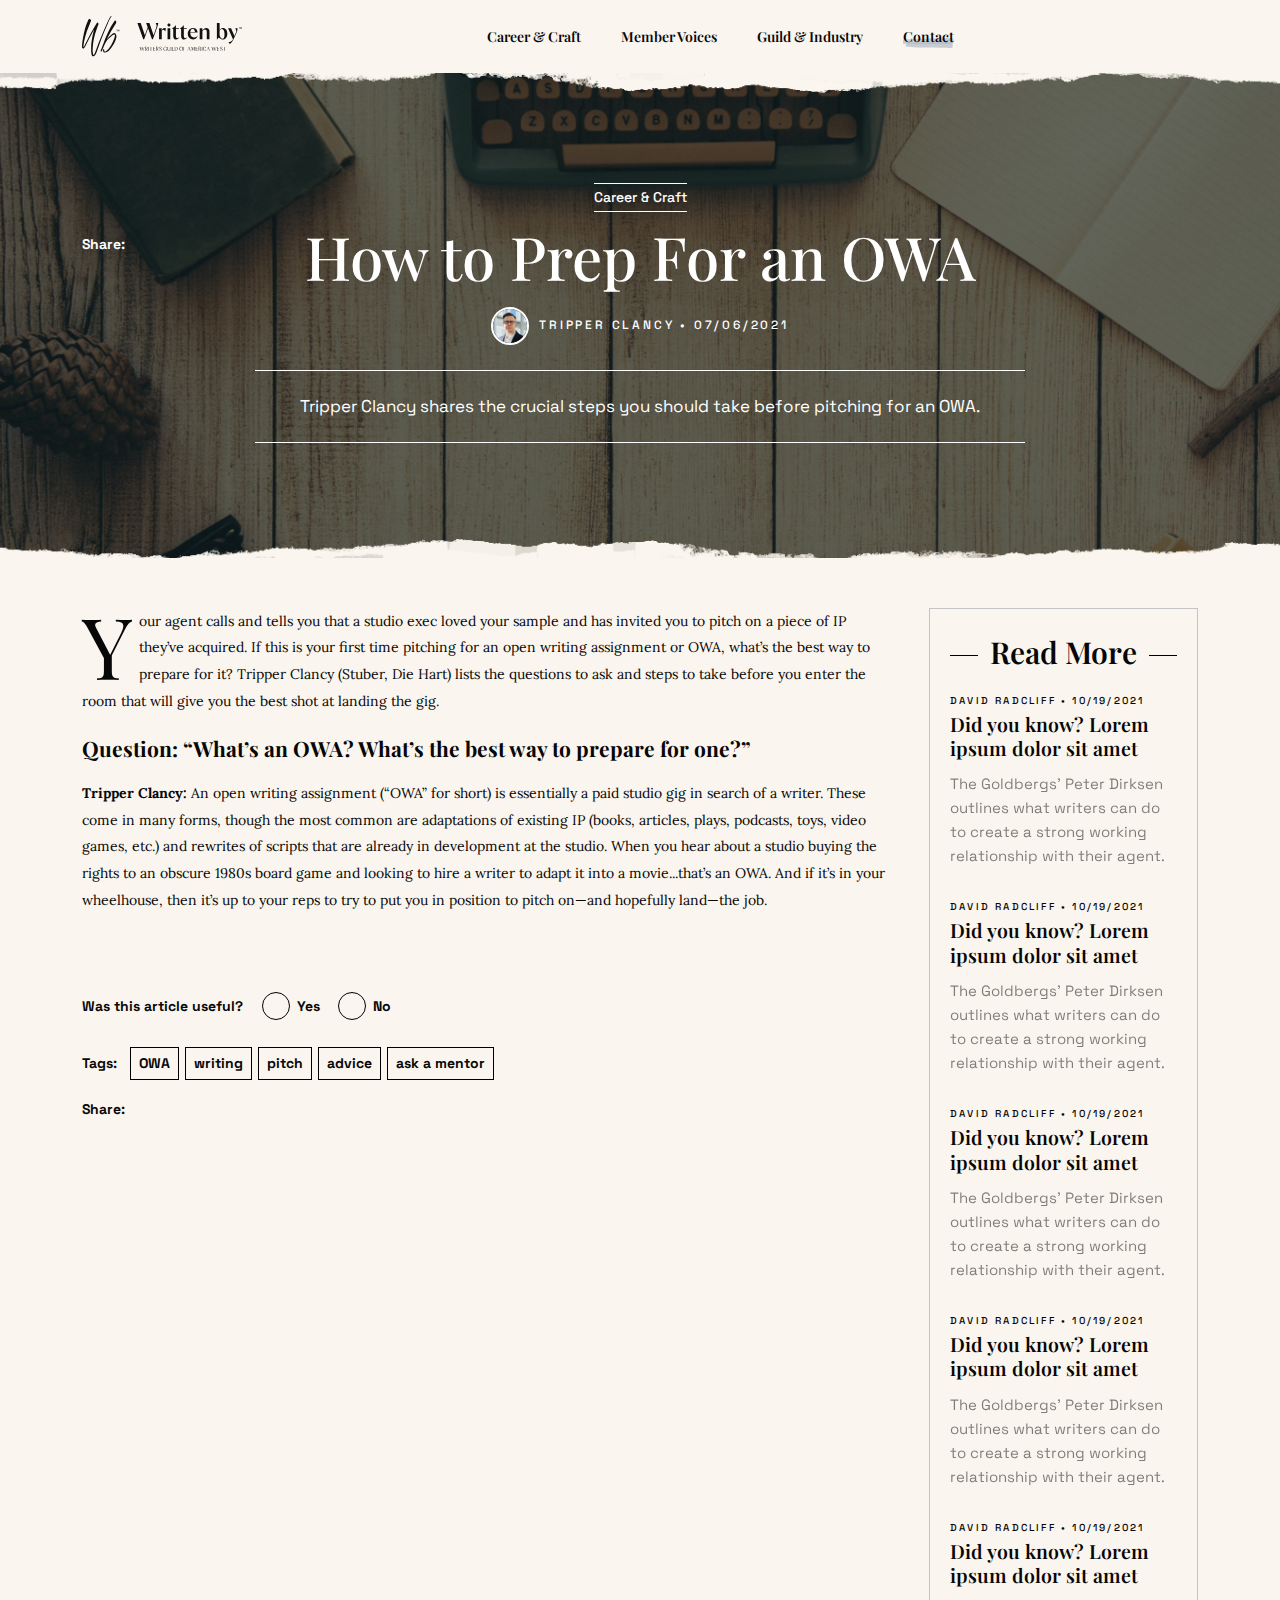
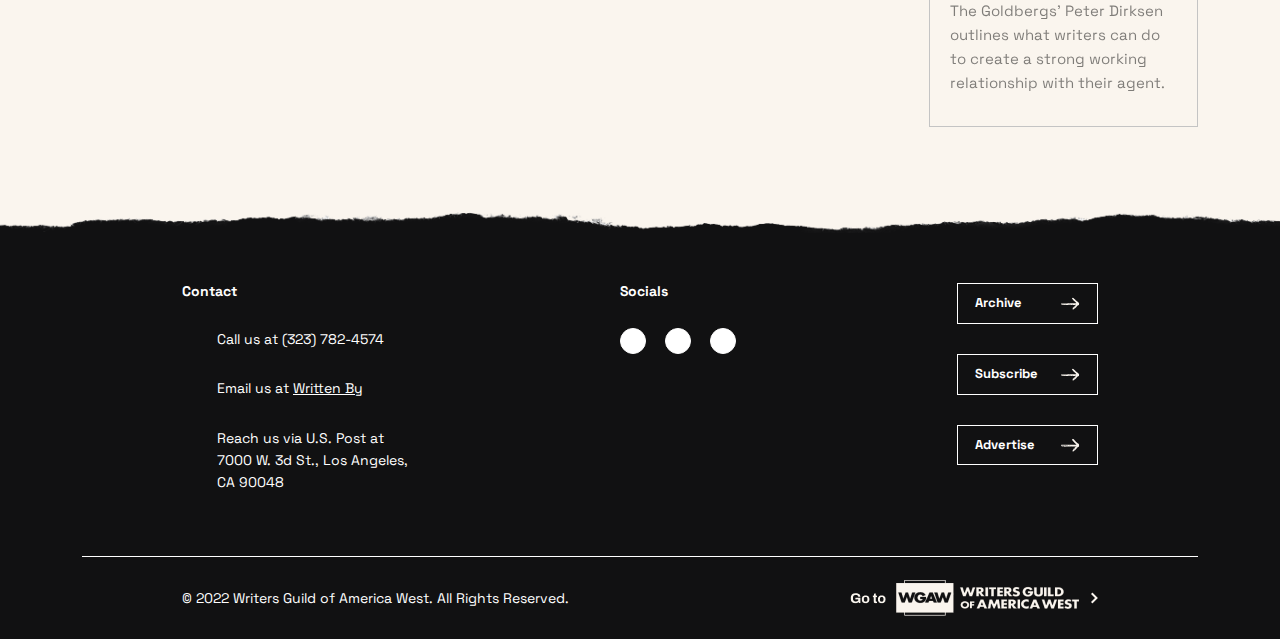
==== article.html @ 92700838 "alamin p1.0" ====
<!DOCTYPE html>
<html lang="en">
<head>
	<meta charset="utf-8">
	<title>WGA</title>
	<meta name="viewport" content="width=device-width, initial-scale=1, shrink-to-fit=no">
	<meta name="description" content="Site description will be here">
	<link rel="icon" href="images/fav.png">
	<!-- bootstrap&fontAwesome -->
	<link rel="stylesheet" type="text/css" href="css/bootstrap.min.css">
	<link href="https://kit-pro.fontawesome.com/releases/v5.15.2/css/pro.min.css" rel="stylesheet">
	<!-- plugin -->
	<link rel="stylesheet" type="text/css" href="css/owl.carousel.min.css">
	<link rel="stylesheet" type="text/css" href="css/slick.css">
	<!-- Stylesheet -->
	<link rel="stylesheet" href="css/default-edit.css">
	<link rel="stylesheet" type="text/css" href="style.css">
	<link rel="stylesheet" type="text/css" href="css/responsive.css">
	<!--End ALL STYLESHEET -->
</head>

<body>
	<!-- preloader -->
	<div id="preloader"></div>
	<!-- preloader-end -->
	<!-- main-wrap -->
	<div class="main-wrap">
		<!-- offcanvas-start -->
		<div class="offcanvas-menu">
			<ul class="offmenu" id="menuParent">
				<div class="offcanvas-header-c">
					<a href="#" class="offcanvas-close"><i class="fal fa-times"></i></a>
					<a href="index.html" class="header-logo">
						<img src="images/mobile-logo-white.svg" alt="">
					</a>
					<a href="javascript:void(0)" class="header-search-button">
						<i class="far fa-search"></i>
					</a>
				</div>
				
				<div class="offmenu-inner">
					<div class="mobile-menu">
						<li><a href="#">Career & Craft</a></li>
						<li><a href="#">Member Voices</a></li>
						<li><a href="#">Guild & Industry</a></li>
						<li><a href="#">Archives</a></li>
						<li><a href="#">Contact</a></li>
					</div>
				</div>
			</ul>
		</div>
		<div class="offcanvas-overlay"></div>
		<!-- offcanvas-start-end -->

		<!-- header-section -->
		<header class="header-section">
			<div class="header-in">
				<div class="container">
					<div class="header-section-inner">
						<a href="javascript:void(0)" class="offcanvas-open d-lg-none">
							<i class="far fa-bars"></i>
						</a>

						<a href="index.html" class="header-logo">
							<img class="d-lg-block d-none" src="images/Logo.svg" alt="">
							<img class="d-lg-none" src="images/mobile-logo.svg" alt="">
						</a>
	
						<div class="main-menu d-lg-block d-none">
							<ul>
								<li><a href="#"> Career & Craft</a></li>
								<li><a href="#">Member Voices</a></li>
								<li><a href="#">Guild & Industry</a></li>
								<li>
									<a class="active" href="#">
										<span class="txt">Contact</span>
										<img src="images/menu-active-shape-theme4.svg" alt="" class="active-shape">
									</a>
								</li>
							</ul>
						</div>
	
						<a href="javascript:void(0)" class="header-search-button">
							<i class="fas fa-search"></i>
						</a>
					</div>
				</div>
			</div>
		</header><!--End header-section -->


		<!-- header-search-modal -->
		<div class="header-search-modal">
			<div class="container">
				<div class="header-search-modal-inner">
					<a href="index.html" class="header-logo">
						<img src="images/logo-white.svg" alt="">
					</a>
					<div class="header-search-bss">
						<div class="header-search-bss-m">
							<i class="far fa-search src-i"></i>
							<input type="text" class="input" value="TO">
							<a href="#" class="header-search-modal-close">
								<i class="fal fa-times"></i>
							</a>
						</div>
						<div class="header-search-bss-result-wrapper">
							<div class="header-search-bss-result-g">
								<div class="header-search-bss-result-single">
									<span class="txt">A Message from the Sidelines: Disabled People Combat Cultural Invisibility</span>
								</div>
								<div class="header-search-bss-result-single">
									<span class="txt">Westerns as a Genre of the 21st Century</span>
								</div>
								<div class="header-search-bss-result-single">
									<span class="txt">How to Pitch Open Writing Assignments to Get Hired</span>
								</div>
								<div class="header-search-bss-result-single">
									<span class="txt">The Number Two in the Room</span>
								</div>
								<div class="header-search-bss-result-single">
									<span class="txt">Ask a Mentor: Getting What You Want</span>
								</div>
								<div class="header-search-bss-result-single">
									<span class="txt">Broken Promises: Media Mega Mergers and the Case for Antitrust Reform</span>
								</div>
								<div class="header-search-bss-result-single">
									<span class="txt">Ask A Mentor: Next Stop Ahead</span>
								</div>
							</div>
							<div class="header-search-bss-result-g">
								<div class="header-search-bss-result-single">
									<span class="txt">A Message from the Sidelines: Disabled People Combat Cultural Invisibility</span>
								</div>
								<div class="header-search-bss-result-single">
									<span class="txt">Westerns as a Genre of the 21st Century</span>
								</div>
								<div class="header-search-bss-result-single">
									<span class="txt">How to Pitch Open Writing Assignments to Get Hired</span>
								</div>
								<div class="header-search-bss-result-single">
									<span class="txt">The Number Two in the Room</span>
								</div>
								<div class="header-search-bss-result-single">
									<span class="txt">Ask a Mentor: Getting What You Want</span>
								</div>
								<div class="header-search-bss-result-single">
									<span class="txt">Broken Promises: Media Mega Mergers and the Case for Antitrust Reform</span>
								</div>
								<div class="header-search-bss-result-single">
									<span class="txt">Ask A Mentor: Next Stop Ahead</span>
								</div>
							</div>
						</div>
					</div>
				</div>
			</div>
		</div>
		<!-- header-search-modal-end -->

		<!-- main -->
		<main>
			
			<!-- hero-b-section -->
			<section class="hero-b-section">
				<div class="hero-b-paper-cut-row">
					<div class="hero-b-paper-cut-row-background" style="background: url('images/article-hero.png');"></div>
					<div class="container">
						<div class="hero-b-paper-cut-row">
							<div class="hero-b-content hero-b--white">
								<div class="hero-b-content-main">
									<p class="tp-h5">Career & Craft</p>
									<h1 class="h1">How to Prep For an OWA</h1>
									<div class="hb-ui-ut">
										<div class="image">
											<img src="images/user1.png" alt="">
										</div>
										<h4 class="mb-0">tripper clancy • 07/06/2021 </h4>
									</div>
									<div class="hb-text-content">
										<p>Tripper Clancy shares the crucial steps you should take before pitching for an OWA.</p>
									</div>
								</div>
								<div class="share-menu side-share-menu">
									<p class="h-ttl">Share:</p>
									<ul>
										<li><a href="#"><i class="fab fa-instagram"></i></a></li>
										<li><a href="#"><i class="fab fa-twitter"></i></a></li>
										<li><a href="#"><i class="fab fa-facebook-f"></i></a></li>
										<li><a href="#"><i class="fa fa-envelope"></i></a></li>
									</ul>
								</div>
							</div>
						</div>
					</div>
				</div>
			</section>
			<!-- hero-b-section-end -->


			<!-- article-section -->
			<section class="article-section">
				<div class="container">
					<div class="article-section-inner">
						<div class="article-row">
							
							<!-- article-main-side -->
							<div class="article-main-side">
								<p class="article-top-title">
									<span class="first-letter">Y</span>
									our agent calls and tells you that a studio exec loved your sample and has invited you to pitch on a piece of IP they’ve acquired. If this is your first time pitching for an open writing assignment or OWA, what’s the best way to prepare for it? Tripper Clancy (Stuber, Die Hart) lists the questions to ask and steps to take before you 
									enter the room that will give you the best shot at landing the gig.
								</p>

								<h4 class="h4">Question: “What’s an OWA? What’s the best way to prepare for one?”</h4>
								<p><strong>Tripper Clancy:</strong> An open writing assignment (“OWA” for short) is essentially a paid studio gig in search of a writer. These come in many forms, though the most common are adaptations of existing IP (books, articles, plays, podcasts, toys, video games, etc.) and rewrites of scripts that are already in development at the studio. When you hear about a studio buying the rights to an obscure 1980s board game and looking to hire a writer to adapt it into a movie...that’s an OWA. And if it’s in your wheelhouse, then it’s up to your reps to try to put you in position to pitch on—and hopefully land—the job.</p>

								<div class="article-bt-meta-wrap d-xl-block d-none">
									<!-- helpful -->
									<div class="article-how-action content-row">
										<p class="f-t mb-0">Was this article useful?</p>
										<div class="actions">
											<a href="#" class="s-action">
												<div class="icon">
													<i class="fas fa-thumbs-up"></i>
												</div>
												<span class="txt">Yes</span>
											</a>
											<a href="#" class="s-action">
												<div class="icon">
													<i class="fas fa-thumbs-down"></i>
												</div>
												<span class="txt">No</span>
											</a>
										</div>
									</div>
									<!-- helpful-end -->
									<!-- tags -->
									<div class="article-tags-sd-wrapper content-row">
										<p class="ft">Tags:</p>
										<div class="article-tags-sd">
											<a href="#" class="art-tgs-sd-sngl">OWA</a>
											<a href="#" class="art-tgs-sd-sngl">writing</a>
											<a href="#" class="art-tgs-sd-sngl">pitch</a>
											<a href="#" class="art-tgs-sd-sngl">advice</a>
											<a href="#" class="art-tgs-sd-sngl">ask a mentor</a>
										</div>
									</div>
									<!-- tags-end -->
									<!-- share -->
									<div class="article-sd-share">
										<p class="f-t">Share:</p>
										<ul class="article-sd-share-ul">
											<li><a href="#"><i class="fab fa-instagram"></i></a></li>
											<li><a href="#"><i class="fab fa-twitter"></i></a></li>
											<li><a href="#"><i class="fab fa-facebook-f"></i></a></li>
											<li><a href="#"><i class="fa fa-envelope"></i></a></li>
										</ul>
									</div>
									<!-- share-end -->
								</div>
							</div>
							<!-- article-main-side-end -->

							<!-- article-sidebar -->
							<div class="article-sidebar">
								<div class="article-side-blog-s">
									<div class="bbrs-title">
										<span class="line"></span>
										<h3 class="h3">Read More</h3>
										<span class="line"> </span>
									</div>
									<div class="sidebar-blog-wrap">
										<div class="single-blog">
											<!-- single-blog -->
											<div class="single-blog blog-s py-0 pb-2">
												<div class="blog-content">
													<div class="blog-title">
														<p class="b-date-tp">David Radcliff • 10/19/2021 </p>
														<h2 class="b-h2 mb-0">
															Did you know? Lorem ipsum dolor sit amet
														</h2>
													</div>
													<div class="blog-main">
														<p>The Goldbergs’ Peter Dirksen outlines what writers can do to create a strong working relationship with their agent.</p>
													</div>
												</div>
											</div>
											<!-- single-blog-end -->
											
											<!-- single-blog -->
											<div class="single-blog blog-s py-0 pb-2">
												<div class="blog-content">
													<div class="blog-title">
														<p class="b-date-tp">David Radcliff • 10/19/2021 </p>
														<h2 class="b-h2 mb-0">
															Did you know? Lorem ipsum dolor sit amet
														</h2>
													</div>
													<div class="blog-main">
														<p>The Goldbergs’ Peter Dirksen outlines what writers can do to create a strong working relationship with their agent.</p>
													</div>
												</div>
											</div>
											<!-- single-blog-end -->

											<!-- single-blog -->
											<div class="single-blog blog-s py-0 pb-2">
												<div class="blog-content">
													<div class="blog-title">
														<p class="b-date-tp">David Radcliff • 10/19/2021 </p>
														<h2 class="b-h2 mb-0">
															Did you know? Lorem ipsum dolor sit amet
														</h2>
													</div>
													<div class="blog-main">
														<p>The Goldbergs’ Peter Dirksen outlines what writers can do to create a strong working relationship with their agent.</p>
													</div>
												</div>
											</div>
											<!-- single-blog-end -->

											<!-- single-blog -->
											<div class="single-blog blog-s py-0 pb-2">
												<div class="blog-content">
													<div class="blog-title">
														<p class="b-date-tp">David Radcliff • 10/19/2021 </p>
														<h2 class="b-h2 mb-0">
															Did you know? Lorem ipsum dolor sit amet
														</h2>
													</div>
													<div class="blog-main">
														<p>The Goldbergs’ Peter Dirksen outlines what writers can do to create a strong working relationship with their agent.</p>
													</div>
												</div>
											</div>
											<!-- single-blog-end -->

											<!-- single-blog -->
											<div class="single-blog blog-s py-0 pb-2">
												<div class="blog-content">
													<div class="blog-title">
														<p class="b-date-tp">David Radcliff • 10/19/2021 </p>
														<h2 class="b-h2 mb-0">
															Did you know? Lorem ipsum dolor sit amet
														</h2>
													</div>
													<div class="blog-main">
														<p>The Goldbergs’ Peter Dirksen outlines what writers can do to create a strong working relationship with their agent.</p>
													</div>
												</div>
											</div>
											<!-- single-blog-end -->
										</div>
									</div>
								</div>
							</div>
							<!-- article-sidebar-end -->

							<!-- mobile-article-bottom -->
							<div class="article-bt-meta-wrap d-xl-none">
								<!-- helpful -->
								<div class="article-how-action content-row">
									<p class="f-t mb-0">Was this article useful?</p>
									<div class="actions">
										<a href="#" class="s-action">
											<div class="icon">
												<i class="fas fa-thumbs-up"></i>
											</div>
											<span class="txt">Yes</span>
										</a>
										<a href="#" class="s-action">
											<div class="icon">
												<i class="fas fa-thumbs-down"></i>
											</div>
											<span class="txt">No</span>
										</a>
									</div>
								</div>
								<!-- helpful-end -->
								<!-- tags -->
								<div class="article-tags-sd-wrapper content-row">
									<p class="ft">Tags:</p>
									<div class="article-tags-sd">
										<a href="#" class="art-tgs-sd-sngl">OWA</a>
										<a href="#" class="art-tgs-sd-sngl">writing</a>
										<a href="#" class="art-tgs-sd-sngl">pitch</a>
										<a href="#" class="art-tgs-sd-sngl">advice</a>
										<a href="#" class="art-tgs-sd-sngl">ask a mentor</a>
									</div>
								</div>
								<!-- tags-end -->
								<!-- share -->
								<div class="article-sd-share">
									<p class="f-t">Share:</p>
									<ul class="article-sd-share-ul">
										<li><a href="#"><i class="fab fa-instagram"></i></a></li>
										<li><a href="#"><i class="fab fa-twitter"></i></a></li>
										<li><a href="#"><i class="fab fa-facebook-f"></i></a></li>
										<li><a href="#"><i class="fa fa-envelope"></i></a></li>
									</ul>
								</div>
								<!-- share-end -->
							</div>
							<!-- mobile-article-bottom -->
						</div>
					</div>
				</div>
			</section>
			<!-- article-section-end -->

		</main><!-- main end -->

		<!-- footer-section -->
		<footer class="footer-section">
			<img src="images/footer-top-border.png" alt="" class="footer-top-border">
			<div class="footer-section-inner">

				<!-- footer-top -->
				<div class="footer-top">
					<div class="container">
						<div class="footer-top-inner">
							<div class="footer-column1">
								<h4>Contact</h4>
								<ul class="footer-c-menu">
									<li>
										<a href="#">
											<div class="icon">
												<i class="fas fa-phone-alt"></i>
											</div>
											<span class="txt">Call us at (323) 782-4574</span>
										</a>
									</li>
									<li>
										<a href="#">
											<div class="icon">
												<i class="fas fa-envelope"></i>
											</div>
											<span class="txt">Email us at <span class="underline">Written By</span></span>
										</a>
									</li>
									<li>
										<a href="#">
											<div class="icon">
												<i class="fas fa-box-open"></i>
											</div>
											<span class="txt">Reach us via U.S. Post at 7000 W. 3d St., Los Angeles, CA 90048</span>
										</a>
									</li>
								</ul>
							</div>

							<div class="footer-column2">
								<h4>Socials</h4>
								<ul class="footer-social-menu">
									<div class="social-menu social-menu--white">
										<ul>
											<li><a href="#"><i class="fab fa-instagram"></i></a></li>
											<li><a href="#"><i class="fab fa-twitter"></i></a></li>
											<li><a href="#"><i class="fab fa-facebook-f"></i></a></li>
										</ul>
									</div>
								</ul>
							</div>

							<div class="footer-column3">
								<div class="fc3-btns">
									<a href="#" class="default-button default-button--white-bordered button">
										<span class="txt">Archive</span>
										<img src="images/arrow-right.svg" alt="" class="arr-right">
									</a>
									<a href="#" class="default-button default-button--white-bordered button">
										<span class="txt">Subscribe</span>
										<img src="images/arrow-right.svg" alt="" class="arr-right">
									</a>
									<a href="#" class="default-button default-button--white-bordered button">
										<span class="txt">Advertise</span>
										<img src="images/arrow-right.svg" alt="" class="arr-right">
									</a>
								</div>
							</div>
						</div>
					</div>
				</div>
				<!-- footer-top-end -->


				<!-- footer-bottom -->
				<div class="footer-bottom">
					<div class="container">
						<div class="footer-bottom-inner">
							<p class="copy-right">&copy; 2022 Writers Guild of America West. All Rights Reserved.</p>
							<a href="#" class="fb-logo">
								<img src="images/fb-logo.png" alt="">
							</a>
						</div>
					</div>
				</div>
				<!-- footer-bottom-end -->

			</div>
		</footer><!--End footer-section -->
	</div><!-- main-wrap -->
	


	<!-- js -->
	<script src="js/jquery-3.6.0.min.js"></script>
	<script src="js/bootstrap.bundle.min.js"></script>
	<!-- plugin's -->
	<script src="js/jquery.scrollUp.min.js"></script>
	<script src="js/owl.carousel.min.js"></script>
	<script src="js/slick.min.js"></script>
	<!-- custom-js -->
	<script src="js/main.js"></script>
	<!-- End All Js -->
	

</body>
</html>
---- css/default-edit.css ----
/* buttons */
.default-button {
    padding: 11px 21px;
    border: 1px solid transparent;
    font-size: 14px;
    font-weight: 700;
    background: #000;
    color: #fff !important;
    display: inline-flex;
    align-items: center;
    justify-content: center;
    text-align: center;
    transition: 0.3s;
    filter: drop-shadow(16px 16px 27px rgba(131, 98, 52, 0.35));
}
.default-button:hover {
    background: rgb(29, 29, 29);
}
.default-button .arr-right {
    margin-left: 10px;
    transition: transform 500ms cubic-bezier(0.375, 0.880, 0.505, 0.910);
}
.default-button:hover .arr-right {
    transform: translate(5px,0);
}


.default-button.default-button--white-bordered {
    background: transparent;
    border-color: #fff;
    filter: none;
}
.default-button.default-button--white {
    background: #fff;
    border-color: #fff;
    color: #000 !important;
}
/* buttons-end */

/* small-tools */
.op-0-5 {
    opacity: 0.5;
}
.underline {
    text-decoration: underline !important;
}
.h-initial {
    height: initial !important;
}
.space-nowrap {
    white-space: nowrap;
}
.hidden-scroll {
    overflow-y: auto !important;
    -ms-overflow-style: none !important;  /* IE and Edge */
    scrollbar-width: none !important;  /* Firefox */
}
.hidden-scroll::-webkit-scrollbar {
    display: none !important;
}
.pseudo-before-none::before {
    display: none !important;
}
.pseudo-after-none::after {
    display: none !important;
}
.pseudo-none::before,
.pseudo-none::after {
    display: none !important;
}



.flip {
    transform: rotateY(180deg);
}
.flip-x {
    transform: rotateX(180deg);
}
.rotate1_8 {
    transform: rotate(45deg) !important;
}
.rotate2_8 {
    transform: rotate(90deg) !important;
}
.rotate3_8 {
    transform: rotate(135deg) !important;
}
.rotate4_8 {
    transform: rotate(180deg) !important;
}
.rotate5_8 {
    transform: rotate(225deg) !important;
}
.rotate6_8 {
    transform: rotate(270deg) !important;
}
.rotate7_8 {
    transform: rotate(315deg) !important;
}
.rotate8_8 {
    transform: rotate(360deg) !important;
}


/* bg */
.bg-theme1 {
    background: var(--theme__color1) !important;
}
.bg-theme2 {
    background: var(--theme__color2) !important;
}
.bg-theme3 {
    background: var(--theme__color3) !important;
}
.bg-theme4 {
    background: var(--theme__color4) !important;
}

/* hover--bg */
.hover-bg-theme1:hover {
    background: var(--theme__color1) !important;
}
.hover-bg-theme2:hover {
    background: var(--theme__color2) !important;
}
.hover-bg-theme3:hover {
    background: var(--theme__color3) !important;
}
.hover-bg-theme4:hover {
    background: var(--theme__color4) !important;
}


/* fonts */
.font1 {
    font-family: var(--font1);
}
.font2 {
    font-family: var(--font2);
}
.font3 {
    font-family: var(--font3);
}
.font4 {
    font-family: var(--font4);
}


/* text-color */
.color-white {
    color: #fff !important;
}
.color-text {
    color: var(--text__color1) !important;
}
.color-theme1 {
    color: var(--theme__color1) !important;
}
.color-theme2 {
    color: var(--theme__color2) !important;
}
.color-theme3 {
    color: var(--theme__color3) !important;
}
.color-theme4 {
    color: var(--theme__color4) !important;
}
.color-light-grey {
    color: var(--light__grey) !important;
}


/* text-align */
.text-left {
    text-align: left !important;
}
.text-right {
    text-align: right !important;
}
.text-center {
    text-align: center !important;
}
.text-justified {
    text-align: justify !important;
}


/* font-weights */
.fw-300 {
    font-weight: 300 !important;
}
.fw-400 {
    font-weight: 400 !important;
}
.fw-500 {
    font-weight: 500 !important;
}
.fw-600{
    font-weight: 600!important;
}
.fw-700 {
    font-weight: 700 !important;
}
.fw-800{
    font-weight: 800!important;
}



/* nice-select-edit */
.nice-select {
    height: initial;
    min-height: initial;
    line-height: 1;
    padding: 0 20px 0 0;
    float: none;
    display: inline-block;
    border: none;
}
.nice-select:after {
    margin-top: -2px;
}
.nice-select .list .option,
.nice-select.open .list .option {
    font-size: 16px;
    line-height: initial;
    min-height: initial;
    padding: 13px 15px;
    min-width: 50px;
}
.nice-select .option.selected {
    font-weight: inherit;
}
.nice-select .list {
    border-radius: 2px;
    min-width: 100%;
}

@media (max-width: 767px) {
    .nice-select .list .option,
    .nice-select.open .list .option {
        font-size: 16px;
        line-height: initial;
        min-height: initial;
        padding: 8px 12px;
        min-width: 50px;
    } 
}





/* important */
#scrollUp {
    background-image: url("../images/base/top.png");
    bottom: 20px;
    right: 20px;
    width: 38px;    /* Width of image */
    height: 38px;   /* Height of image */
    color: transparent;
}
---- style.css ----
/*-----------------------------------=========Main-Style-Sheet=========----------------------------------------*/


@import url('https://fonts.googleapis.com/css2?family=Lora:ital,wght@0,400;0,500;0,600;0,700;1,400;1,500;1,600;1,700&family=Playfair+Display:wght@400;500;600;700;800&family=Space+Grotesk:wght@300;400;500;600;700&display=swap');
:root {
  --theme__color1: #fff;
  --theme__color2: #1D599E;
  --light__grey: #888888;
  --background: #FAF5EE;
  --border: 1px solid #C4C4C4;
  --playFairDisplay: 'Playfair Display', serif;
  --spaceGrotesk: 'Space Grotesk', sans-serif;
  --lora: 'Lora', serif;
}
*,::before,::after {
  box-sizing: border-box;
}
body {
  font-size: 16px;
  line-height: 1.6;
  background-color: #FAF5EE;
  color: #070707;
  overflow-x: hidden;
  word-wrap: break-word;
  word-break: normal;
  font-weight: 400;
  -webkit-font-smoothing: antialiased;
  font-family: var(--spaceGrotesk);
}
a, a:active, a:focus, a:active, a:hover {
  text-decoration:none !important;
  color: inherit;
}
input{
  -ms-box-sizing: border-box;
  box-sizing: border-box;
}
a:hover,
a:focus,
input:focus,
input:hover,
select:focus,
select:hover,
select:active,
textarea:focus,
textarea:hover,
button:focus {
  outline: none;
}
::placeholder {
  opacity: 1;
}
:focus::placeholder {
  opacity: 0 !important;
}
table {
  border-collapse: separate;
  border-spacing: 0;
  table-layout: fixed; /* Prevents HTML tables from becoming too wide */
  width: 100%;
}
img {
  -ms-interpolation-mode: bicubic;
  border: 0;
  height: auto;
  max-width: 100%;
  vertical-align: middle;
}
iframe {
  width: 100%;
}
h1, h2, h3, h4, h5, h6,
.h1, .h2, .h3, .h4, .h5, .h6{
  font-weight: 700;
  font-family: var(--playFairDisplay);
}
.h1 {
  font-size: 61px;
}
.h2 {
  font-size: 47px;
}
.h4 {
  font-size: 25px;
  margin: 0 0 23px;
}
ul{
    margin: 0;
    padding: 0;
    list-style: none;
}
p{
  margin-bottom: 15px;
}
p:last-child{
  margin: 0;
}
.main-wrap {
  width: 100%;
  overflow: hidden;
}
@media (min-width: 1400px) {
  .container {
    max-width: 1286px;
  }
}


/* header */
.header-section {
  position: relative;
  top: 0;
  left: 0;
  width: 100%;
  z-index: 100;
}
.header-in {
  padding: 21px 0;
}
.header-section-inner {
  display: flex;
  justify-content: space-between;
  align-items: center;
}

.header-logo {
  width: 206px;
  display: block;
}
.header-logo img {

}

.main-menu {

}
.main-menu > ul {
  display: flex;
  align-items: center;
}
.main-menu > ul > li {
  margin-right: 52px;
}
.main-menu > ul > li:last-child {
  margin-right: 0;
}
.main-menu > ul > li > a {
  font-size: 16px;
  font-weight: 600;
  transition: 0.3s;
  position: relative;
  z-index: 2;
  font-family: var(--playFairDisplay);
}
.main-menu > ul > li > a:hover {
  opacity: 0.6;
}
.main-menu > ul > li > a > .active-shape {
  position: absolute;
  bottom: -2px;
  left: 50%;
  transform: translate(-50%,0);
  z-index: -1;
  opacity: 0;
}
.main-menu > ul > li > a.active > .active-shape {
  opacity: 1;
}

.header-search-button {
  display: flex;
  font-size: 16px;
}
/* header-end */


/* ---header-search-modal--- */
.header-search-modal {
  padding: 21px 0;
  background: #292828;
  color: #fff;
  position: fixed;
  top: 0;
  left: 0;
  width: 100%;
  z-index: 1000;
  transform: translate(0,-100%);
  transition: 600ms cubic-bezier(0.375, 0.880, 0.505, 0.910);
}
.header-search-modal.active {
  transform: translate(0,0%);
}
.header-search-modal-inner {
  display: flex;
  justify-content: space-between;
  align-items: flex-start;
}
.header-search-modal-inner .header-logo {

}

.header-search-bss {
  padding: 4px 0 0;
  width: 920px;
}
.header-search-bss-m {
  position: relative;
  display: flex;
  align-items: center;
}
.header-search-bss-m .src-i {
	font-size: 18px;
	position: absolute;
	top: 10px;
	left: -32px;
}
.header-search-bss-m .input {
  font-size: 24px;
  padding: 0;
  line-height: 1;
  font-weight: 500;
  border: none;
  border-bottom: 1px solid #fff;
  background: transparent;
  color: #fff;
  width: 100%;
  font-family: var(--playFairDisplay);
}
.header-search-bss-result-wrapper {
  margin: 18px 0 0;
  height: 343px;
  overflow: auto;
}
.header-search-bss-result-g {

}
.header-search-bss-result-single {
  padding: 6px 14px 11px;
  font-size: 20px;
  font-weight: 500;
  font-family: var(--playFairDisplay);
}
.header-search-bss-result-single:nth-child(odd) {
  background: #343333;
}
/* ---header-search-modal---end */



/* ---offcanvas-css--- */
.offcanvas-header-c {
  padding: 20px;
  display: flex;
  justify-content: space-between;
  align-items: center;
}
.offcanvas-header-c  .header-search-button {
  color: #fff;
}
.offcanvas-open {
  font-size: 22px;
  transition: 0.3s;
}
.offcanvas-open:hover {
  color: #97A3AE;
}
.offcanvas-close {
  font-size: 22px;
  transition: 0.3s;
  color: #fff;
}
.offcanvas-close:hover {
  color: #97A3AE;
}
.offcanvas-menu {
  position: fixed;
  height: 100%;
  width: 100%;
  top: 0;
  left: 0;
  z-index: 1000;
  transform: translateX(-105%);
  transition: 600ms cubic-bezier(0.375, 0.880, 0.505, 0.910);
}
.offcanvas-menu.active {
  transform: translate(0);
}
.offmenu-inner {
  padding: 40px 0 40px;
}
.offcanvas-menu .offmenu {
  width: 100%;
  z-index: 5;
  position: relative;
  background: #292828;
  height: 100%;
  overflow: auto;
  -ms-overflow-style: none;  /* IE and Edge */
  scrollbar-width: none;  /* Firefox */
}
.offcanvas-menu .offmenu :-webkit-scrollbar {
  display: none;
}
.mobile-menu li a {
  display: block;
  text-align: center;
  font-size: 24px;
  font-weight: 600;
  font-family: var(--playFairDisplay);
  color: var(--theme__color1);
  padding: 20px 10px;
}
.offcanvas-overlay {
  position: fixed;
  top: 0;
  left: 0;
  height: 100%;
  width: 100%;
  background: rgba(0, 0, 0, 0.178);
  z-index: 2;
  transform: 0;
  z-index: 900;
  opacity: 0;
  visibility: hidden;
  transition: 0.3s;
}
.offcanvas-overlay.active {
  opacity: 1;
  visibility: visible;
}
/* ---offcanvas-css-end---*/

/* --preloader-- */
#preloader {
  position: fixed;
  top: 0;
  left: 0;
  right: 0;
  bottom: 0;
  z-index: 9999;
  overflow: hidden;
  background: #fff;
}
#preloader:before {
  content: "";
  position: fixed;
  top: calc(50% - 30px);
  left: calc(50% - 30px);
  border: 6px solid #000;
  border-top-color: #e2eefd;
  border-radius: 50%;
  width: 60px;
  height: 60px;
  -webkit-animation: animate-preloader 1s linear infinite;
  animation: animate-preloader 1s linear infinite;
}
@-webkit-keyframes animate-preloader {
  0% {
      transform: rotate(0deg);
  }
  100% {
      transform: rotate(360deg);
  }
}
@keyframes animate-preloader {
  0% {
      transform: rotate(0deg);
  }
  100% {
      transform: rotate(360deg);
  }
}
/* --preloader-end-- */


/* ---hero-section--- */
.hero-section {
  padding: 15px 0 0;
  position: relative;
  z-index: 5;
}
.hero-shape1 {
  position: absolute;
  bottom: 40px;
  left: -100px;
  z-index: -1;
}
.hero-section-inner {

}

.hero-blog-share {
  height: 70px;
  margin: 12px 0 0;
  background: url('images/hero-social-bg.png') no-repeat center center/contain;
  display: flex;
  align-items: center;
  justify-content: center;
}
.social-menu {

}
.social-menu ul {
  display: flex;
  align-items: center;
}
.social-menu ul li {
  margin-right: 19px;
}
.social-menu ul li:last-child {
  margin-right: 0;
}
.social-menu ul li a {
  height: 26px;
  width: 26px;
  font-size: 14px;
  display: flex;
  align-items: center;
  justify-content: center;
  text-align: center;
  background: #000;
  color: #fff;
  border: 1px solid #000;
  border-radius: 50%;
  transition: 0.3s;
}
.social-menu ul li a:hover {
  background: transparent;
  color: #000;
}
.social-menu.social-menu--white ul li a {
  background: #fff;
  border-color: #fff;
  color: #111112;
}
.social-menu.social-menu--white ul li a:hover {
  background: transparent;
  color: #fff;
}

/* ---hero-section---end */



/* ---blog-box-section--- */
.blog-box-section {
  position: relative;
  z-index: 1;
}
.blog-box-body-shape1 {
  position: absolute;
  right: -100px;
  top: 600px;
  z-index: -1;
}
.blog-box-section.blog-box-section--spaces2 {
  padding: 43px 0 80px;
}


.box-blog-title {
  margin: 0 0 14px;
}


.blog-box-section-inner {
  display: flex;
}
.blog-box-left-side {
  padding: 37px;
  width: 75%;
  border: var(--border);
}
.blog-box-right-side {
  width: 25%;
  border: var(--border);
  border-left: none;
}

.blog-box-left-side .single-blog {
  margin-bottom: 37px;
}
.blog-box-left-side .single-blog:last-child {
  margin-bottom: 0;
}

.single-blog {

}
.single-blog .row-l {
  display: flex;
  justify-content: center;
}
.single-blog .row-l .image {
  width: 348px;
  height: 329px;
  flex-shrink: 0;
  filter: drop-shadow(16px 16px 27px rgba(131, 98, 52, 0.35));
}
.single-blog .row-l .image img {
  height: 100%;
  width: 100%;
  object-fit: cover;
  object-position: center;
}
.single-blog .blog-content {
  padding: 0 0 0 38px;
}
.single-blog.blog-bg-filled .blog-content {
  padding-top: 40px;
  padding-right: 40px;
  padding-bottom: 40px;
}
.single-blog .blog-title {
  margin: 0 0 20px;
}
.single-blog .tp-bdg {
  padding: 3px 0 3px;
  margin: 0 0 26px;
  font-size: 14px;
  font-weight: 500;
  border-top: 1px solid #000;
  border-bottom: 1px solid #000;
  width: max-content;
}
.single-blog.blog-bg-filled .tp-bdg {
  border-color: #fff;
}
.single-blog .blog-title .b-h2 {
  font-size: 35px;
  margin: 0 0 10px;
  line-height: 1.25;
  font-weight: 600;
}
.single-blog.hero-blog .blog-title .b-h2 {
  font-size: 61px;
}

.single-blog .blog-title .b-date {
  font-size: 12px;
  margin: 0;
  letter-spacing: 2.8px;
  font-weight: 500;
  font-family: var(--spaceGrotesk);
  text-transform: uppercase;
}
.single-blog .blog-title .b-date-tp {
  font-size: 10px;
  margin: 0 0 3px;
  letter-spacing: 2.2px;
  font-weight: 500;
  font-family: var(--spaceGrotesk);
  text-transform: uppercase;
}
.single-blog .blog-main {

}
.single-blog .blog-main p {
  font-size: 15px;
  opacity: 0.5;
}
.single-blog .blog-main .bottom-buttons {
  padding: 6px 0 0;
}
.single-blog .bottom-buttons .button {

}

/* hero-blog */
.single-blog.hero-blog .blog-main p {
  font-size: 20px;
  opacity: 1;
  font-weight: 500;
}
.h-blog-image {
  width: 100%;
  filter: drop-shadow(16px 16px 27px rgba(131, 98, 52, 0.35));
  height: 490px;
}
.h-blog-image img {
  width: 100%;
  height: 100%;
  object-fit: cover;
  object-position: center;
}
.hero-blog-content {
  padding: 24px 0 0;
  text-align: center;
}
.hero-blog--linear {
  margin: 0 0 80px;
  display: flex;
  align-items: flex-start;
}
.hero-blog--linear .h-blog-image {
  height: 609px;
  width: 48.5%;
  flex-shrink: 0;
}
.hero-blog--linear .hero-blog-content {
  padding: 0 0 0 40px;
  text-align: left;
}
/* hero-blog-end */

/* blog-m */
.single-blog.blog-m .row-l .image {
  width: 462px;
  height: 438px;
}
/* blog-m-end */

/* blog-s */
.single-blog.blog-s {
  padding: 40px;
}
.single-blog.blog-s .blog-title .b-h2 {
  font-size: 19.5px;
}
.single-blog.blog-s .blog-content {
  padding: 0;
}
/* blog-s-end */


.sdkw-more-button {
  font-size: 14px;
  padding: 13px 20px 0;
  font-weight: 500;
  display: inline-flex;
  flex-direction: column;
  text-align: center;
  background: var(--background);
  position: absolute;
  bottom: -6px;
  left: 50%;
  transform: translate(-50%,0);
}
.blog-box-right-side {
  position: relative;
}
.bbrs-title  {
  padding: 40px 40px 30px;
  display: flex;
  align-items: center;
}
.bbrs-title .line {
  height: 1px;
  background: #000;
  flex-grow: 1;
}
.bbrs-title h3 {
	font-size: 36px;
	padding: 0 13px;
	font-weight: 600;
	text-align: center;
}
.sidebar-blog-wrap {

}
.sidebar-blog-wrap .single-blog {
  margin: 0 0 37px;
}
.sidebar-blog-wrap.sidebar-blog-wrap--align2 .single-blog {
  border-bottom: var(--border);
  min-height: 300px;
  margin-bottom: 0;
}
.sidebar-blog-wrap.sidebar-blog-wrap--align2 .single-blog:last-child {
  border-bottom: none;
}
.sdkw-more-button .arr {
  margin: 1px 0 0;
  width: 82px;
}



.blog-filter-wrapper {
  padding: 12px 0;
  display: flex;
  align-items: center;
  justify-content: space-between;
}
.blog-filter-menu {
  overflow: auto;
}
.blog-filter-menu ul {
  display: flex;
  align-items: center;
  width: max-content;
}
.blog-filter-menu ul li {

}
.blog-filter-menu ul li a {
  padding: 0 18px;
  opacity: 0.5;
  transition: 0.3s;
  font-size: 16px;
  display: flex;
}
.blog-filter-menu ul li a:hover {
  opacity: 1;
}
.blog-filter-menu ul li a.active {
  font-weight: 700;
  opacity: 1;
}
.additional-blog-filter-button {
  display: flex;
  align-items: center;
  color: #494949;
  font-weight: 700;
  flex-shrink: 0;
  margin-left: 30px;
}
.additional-blog-filter-button .f-i {
  margin: 0 0 0 7px;
} 
/* ---blog-box-section---end */


/* ---sec-cont-blk--- */
.sec-cont-blk {
  display: flex;
  flex-direction: column;
  align-items: flex-start;
}
.sec-cont-blk.center-this {
  align-items: center;
  text-align: center;
}
/* ---sec-cont-blk---end */


/* ---most-blog-section--- */
.most-blog-section {
  padding: 90px 0;
}
.most-blog-section-inner {

}
.most-blog-title {
  margin: 0 0 30px;
}
.most-blog-title .tp-shape {
  width: 228px;
  margin: 0 0 25px;
}

.most-blog-wrapper-outer {
  position: relative;
}
.most-blog-wrapper {
  border-top: var(--border);
  border-left: var(--border);
  display: grid;
  grid-template-columns: repeat(4,1fr);
}
.most-blog-wrapper .single-blog {
  border-bottom: var(--border);
  border-right: var(--border);
  margin: 0;
}
/* ---most-blog-section---end */


/* ---podcast-section--- */
.podcast-section {
  padding: 110px 0;
}
.podcast-section-inner {

}
.podcast-title {
  margin: 0 0 30px;
}

.podcast-slider-outer {

}
.podcast-slider {

}
.podcast-slide {
  height: 239px;
  display: flex;
  flex-direction: column;
  position: relative;
  background-size: cover !important;
  background-position: center !important;
}
.podcast-slide .play-button {
  font-size: 37px;
  position: absolute;
  top: 50%;
  left: 50%;
  transform: translate(-50%,calc(-50% - 12px));
  color: #fff;
  opacity: 0.4;
  transition: 0.3s;
}
.podcast-slide:hover .play-button {
  opacity: 1;
}
.podcast-slide.audio-active .play-button {
  opacity: 0;
  visibility: hidden;
}
.podcast-slide .title-b {
  padding: 20px 22px;
  margin: auto 0 0;
  color: #fff;
}
.podcast-slide .title-b .audio {
  width: 100%;
  opacity: 0;
  visibility: hidden;
  transition: 0.3s;
  padding: 0;
  border-radius: 0;
}
.podcast-slide.audio-active .title-b .audio {
  opacity: 1;
  visibility: visible;
}
.podcast-slide .title-b h4 {
  font-size: 19px;
}
.podcast-slider .owl-nav {
  width: 136px;
  margin: 25px auto 0;
}
.podcast-slider .owl-dots {
  height: 24px;
  width: 70px;
  position: absolute;
  bottom: 0;
  left: 50%;
  transform: translate(-50%,0);
}
/* ---podcast-section---end */



/* --slider-- */
.slider-dots1 {

}
.slider-dots1 .owl-dots {
  display: flex;
  align-items: center;
  justify-content: center;
  flex-wrap: wrap;
}
.slider-dots1 .owl-dot {
  height: 6px;
  width: 6px;
  background: #000 !important;
  border-radius: 50%;
  margin: 4px;
  opacity: 0.3;
  transition: 0.3s;
}
.slider-dots1 .owl-dot.active {
  opacity: 1;
}


.slider-arrow1 {

}
.slider-arrow1 .owl-nav {
  display: flex;
  justify-content: space-between;
}
.slider-arrow1 .owl-nav button {
  height: 24px;
  width: 24px;
  font-size: 12px !important;
  border: 1px solid #000 !important;
  border-radius: 50%;
  display: flex;
  align-items: center;
  justify-content: center;
  text-align: center;
  transition: 0.3s;
}
.slider-arrow1 .owl-nav button:hover {
  background: #000 !important;
  color: #fff !important;
}
/* --slider--end */



/* ---subscribe-section--- */
.subscribe-section {
  padding: 85px 0;
}
.subscribe-section-inner {

}

.subscribe-card {
  display: flex;
}
.subscribe-card .subscribe-title {
  background: #A5B2C1;
  width: 49%;
  flex-shrink: 0;
  display: flex;
  align-items: center;
  justify-content: center;
}
.subscribe-card .subscribe-title .h2-big {
  font-size: 135px;
  margin: 0;
  color: var(--background);
  text-align: center;
}
.subscribe-card .subscribe-content {
  padding:  95px 125px 95px 110px;
  background: #fff;
}
.subscribe-form {

}
.subscribe-form .title {
  margin: 0 0px 40px 6px;
}
.subscribe-form .title p {
  font-size: 18px;
}
.subscribe-form .form-main {

}


.single-input-x {
  margin: 0 0 14px;
  width: 100%;
}
.input-x-outer {
  width: 100%;
}
.input-x {
  font-size: 14px;
  padding: 11px 20px;
  background: #EDEDEE;
  border: 1px solid transparent;
  width: 100%;
  line-height: 1.3;
}
.input-x::placeholder {
  opacity: 0.3;
}
.single-input-x .submit-button {

}

/* ---subscribe-section---end */



/* ---footer-section--- */
.footer-section {

}
.footer-top-border {
  width: 100%;
  min-height: 20px;
  margin: 0 0 -2px;
}
.footer-section-inner {

}
.footer-top {
  background: #111112; 
  color: #fff;
}
.footer-top-inner {
  padding: 60px 142px 72px;
  display: flex;
}
.footer-column1 {
  width: 50%;
  padding-right: 22%;
}
.footer-column2 {
  width: 40%;
}
.footer-column3 {
  width: 141px;
  flex-shrink: 0;
}
.footer-section h4 {
  font-size: 14px;
  margin: 0 0 28px;
  font-family: var(--spaceGrotesk);
}
.footer-c-menu {

}
.footer-c-menu > li {
  margin-bottom: 27px;
}
.footer-c-menu > li:last-child {
  margin-bottom: 0;
}
.footer-c-menu > li > a {
  font-size: 14px;
  font-weight: 400;
  display: flex;
  align-items: center;
  font-family: var(--spaceGrotesk);
}
.footer-c-menu > li > a:hover {

}
.footer-c-menu > li > a > .icon {
  height: 18px;
  width: 18px;
  margin: 0 17px 0 0;
  display: flex;
  align-items: center;
  justify-content: center;
  flex-shrink: 0;
}

.fc3-btns {

}
.fc3-btns .button {
  margin-bottom: 30px;
  width: 100%;
  justify-content: space-between;
}
.fc3-btns .button:last-child {
  margin-bottom: 0;
}




.footer-bottom {
  background: #111112; 
  color: #fff;
}
.footer-bottom-inner {
  padding: 28px 142px;
  border-top: 1px solid #fff;
  display: flex;
  align-items: center;
  justify-content: space-between;
}
.copy-right {
  font-size: 14px;
  margin: 0;
}
.fb-logo {

}
.fb-logo img {

}
/* ---footer-section---end */



/* ---contact-section--- */
.contact-section {
  padding: 50px 0 80px;
}
.contact-section-inner {

}
.contact-us-title {
  margin: 0 0 50px;
}

.contact-us-form-row {
  display: flex;
  justify-content: center;
}
.contact-us-form {
  width: 406px;
  padding: 100px 0;
  max-width: 100%;
  filter: drop-shadow(4px 4px 130px rgba(131, 98, 52, 0.2));
  /* backdrop-filter: blur(9.5px); */
  position: relative;
  z-index: 1;
}
.contact-us-form .bg-shape {
  position: absolute;
  top: 51%;
  left: 50%;
  transform: translate(-50%,-50%);
  z-index: -1;
  max-width: initial;
  width: 620px;
}

.single-input-y {
  margin: 0 0 14px;
  width: 100%;
}
.input-y-outer {
  width: 100%;
  position: relative;
}
.input-y {
  font-size: 14px;
  padding: 11px 20px;
  background: rgba(255, 255, 255, 0.88);
  border: 1px solid transparent;
  width: 100%;
  line-height: 1.3;
}
.input-y.big {
  height: 160px;
  resize: none;
}
.input-y::placeholder {
  opacity: 0.3;
}
.single-input-y .submit-button {

}
.single-input-y .submit-button--float {
  position: absolute;
  bottom: 10px;
  right: 10px;
}
/* ---contact-section---end */



/* ---hero-b-section--- */
.hero-b-section {

}
.hero-b-section-inner {

}

.hero-b-paper-cut-row {
  position: relative;
  z-index: 1;
}
.hero-b-paper-cut-row-background {
  -webkit-mask-image: url('images/paper-cut-hero.png');
  mask-image: url('images/paper-cut-hero.png');
  -webkit-mask-repeat: no-repeat;
  mask-repeat: no-repeat;
  -webkit-mask-repeat: no-repeat;
  mask-size: 100% 100%;
  -webkit-mask-size: 100% 100%;
  position: absolute;
  top: 0;
  left: 0;
  height: 100%;
  width: 100%;
  z-index: -1;
  background-size: cover !important;
  background-position: center !important;
}
.hero-b-paper-cut-row-height .hero-b-paper-cut-row-inner {
  min-height: 515px;
}


.hero-b-tran-content-row {

}
.hero-b-tran-content-row-inner {
  padding: 72px 0;
}
.hero-b-content.hero-b-content-blk .side-share-menu {
	top: 90px;
}

.hero-b-content {
  padding: 110px 0 115px;
  --theme: #000;
  color: var(--theme);
  position: relative;
}
.hero-b-content.hero-b--white {
  --theme: #fff;
}
.hero-b-content .side-share-menu {
  position: absolute;
  top: 160px;
  left: 0;
}
.share-menu {
  display: flex;
  flex-direction: column;
  align-content: center;
}
.share-menu .h-ttl {
  font-size: 14px;
  margin: 0 0 13px;
  font-weight: 700;
  text-align: center;
}
.share-menu ul {
  display: flex;
  flex-direction: column;
  align-items: center;
}
.share-menu ul li {
  margin: 0 0 11px;
}
.share-menu ul li:last-child {
  margin-bottom: 0;
}
.share-menu ul li a {
  font-size: 23px;
  transition: 0.3s;
}
.share-menu ul li a:hover {
  opacity: 0.6;
}
.hero-b-content-main {
  width: 69%;
  margin: 0 auto;
  margin: 0 auto;
  text-align: center;
  display: flex;
  flex-direction: column;
  align-items: center;
}
.hero-b-content-main .tp-h5 {
  padding: 3px 0 3px;
  margin: 0 0 13px;
  font-size: 18px;
  font-weight: 500;
  border-top: 1px solid var(--theme);
  border-bottom: 1px solid var(--theme);
  width: max-content;
}
.hero-b-content-main .h1 {
  font-size: 72px;
  margin: 0 0 15px;
  font-weight: 500;
}
.hero-b-content-main .hb-ui-ut {
  display: flex;
  align-items: center;
}
.hero-b-content-main .hb-ui-ut .image {
  height: 38px;
  width: 38px;
  margin: 0 17px 0 0;
  border: 2px solid #fff;
  border-radius: 50%;
}
.hero-b-content-main .hb-ui-ut .image img {
  height: 100%;
  width: 100%;
  object-fit: cover;
  object-position: center;
  border-radius: inherit;
}
.hero-b-content-main .hb-ui-ut h4 {
  font-size: 14px;
  margin: 0;
  letter-spacing: 2.8px;
  font-weight: 500;
  font-family: var(--spaceGrotesk);
  text-transform: uppercase;
}
.hero-b-content-main .hb-text-content {
  margin: 25px 0 0;
  padding: 29px 0;
  border-top: 1px solid var(--theme);
  border-bottom: 1px solid var(--theme);
  align-self: stretch;
}
.hero-b-content-main .hb-text-content p {
  font-size: 20px;
}
/* ---hero-b-section---end */



/* ---article-section--- */
.article-section {
  padding: 50px 0 80px;
}
.article-section-inner {

}

.article-row {
  display: flex;
}
.article-main-side {
  width: 75%;
  margin-right: 40px;;
}
.article-sidebar {
  width: 25%;
}

.article-main-side p {
	margin: 0 0 30px;
	line-height: 1.9;
	font-family: var(--lora);
}
.article-top-title {

}
.article-top-title .first-letter {
  font-size: 96px;
  float: left;
  line-height: 1;
  font-family: var(--playFairDisplay);
  position: relative;
  margin: -6px 9px 0 0;
}

.blg-in-space {
  margin-bottom: 45px;
}
.blg-in-space-sm {
  margin-bottom: 30px;
}
.blg-in-box-simple {
  padding: 36px 40px;
  border: var(--border);
}
.blg-in-box-simple p {
  font-size: 14px;
}

.blg-in-img-crd {
  position: relative;
  z-index: 2;
  color: #fff;
}
.blg-in-img-crd::after {
  content: '';
  height: 100%;
  width: 100%;
  display: flex;
  position: absolute;
  top: 0;
  left: 0;
  z-index: -1;
  background: rgba(0, 0, 0, 0.70);
}
.blg-in-img-crd .cont-xy {
  padding: 50px 19%;
  text-align: center;
  display: flex;
  flex-direction: column;
  align-items: center;
}
.blg-in-img-crd .cont-xy .tp-quote {
  width: 45px;
  margin: 0 0 16px;
}
.blg-in-img-crd .cont-xy p {
  font-size: 20px;
  line-height: 1.7;
  font-weight: 400;
  font-family: var(--playFairDisplay);
}
.blg-in-img-crd .cont-xy .hori-name {
  padding: 3px 0 3px;
  margin: 0 0 0px;
  font-size: 14px;
  font-weight: 500;
  border-top: 1px solid #fff;
  border-bottom: 1px solid #fff;
  width: max-content;
  letter-spacing: 2px;
  font-family: var(--spaceGrotesk);
}


.blog-in-vid-bx {
  padding: 15px 19px 19px;
  border: var(--border);
}
.blog-in-vid-bx .title {
  margin: 0 0 12px;
}
.blog-in-vid-bx .vid-bx {
  position: relative;
  padding-bottom: 56.25%; /* 16:9 */
}
.blog-in-vid-bx .vid-bx iframe {
  position: absolute;
  top: 0;
  left: 0;
  width: 100%;
  height: 100%;
}
.blog-in-vid-bx .audio-bx {
  display: flex;
}
.blog-in-vid-bx .audio-bx audio {
  width: 100%;
}


.article-bt-meta-wrap {
  margin: 100px 0 0;
}
.article-how-action {
  margin: 0 0 15px;
  display: flex;
  align-items: center;
  flex-wrap: wrap;
}
.article-how-action .f-t {
  font-size: 14px;
  margin: 0 10px 0 0;
  font-weight: 700;
  font-family: var(--spaceGrotesk);
}
.article-how-action .actions {
  display: flex;
  align-items: center;
}
.article-how-action .actions .s-action {
  font-size: 14px;
  margin: 9px;
  font-weight: 700;
  display: flex;
  align-items: center;
}
.article-how-action .actions .s-action .icon {
  height: 28px;
  width: 28px;
  margin: 0 7px 0 0;
  font-size: 12px;
  border: 1px solid #000;
  border-radius: 50%;
  display: flex;
  align-items: center;
  justify-content: center;
  transition: 0.3s;
}
.article-how-action .actions .s-action .icon:hover {
  background: #000;
  color: var(--background);
}

.article-tags-sd-wrapper {
  margin: 0 0 13px;
  display: flex;
}
.article-tags-sd-wrapper .ft {
  margin: 10px 15px 0 0;
  font-size: 14px;
  font-weight: 700;
  font-family: var(--spaceGrotesk);
  flex-shrink: 0;
}
.article-tags-sd {
  display: flex;
  align-items: flex-start;
  flex-wrap: wrap;
}
.art-tgs-sd-sngl {
  margin: 4px;
  padding: 7px 8px;
  border: 1px solid #000;
  font-size: 14px;
  font-weight: 700;
  font-family: var(--spaceGrotesk);
  transition: 0.3s;
}
.art-tgs-sd-sngl:hover {
  background: #000;
  color: var(--background);
}

.article-sd-share {
  display: flex;
  align-items: center;
  flex-shrink: 0;
}
.article-sd-share .f-t {
  font-size: 14px;
  margin: 0 0px 0 0;
  font-weight: 700;
  font-family: var(--spaceGrotesk);
}
.article-sd-share ul {
  display: flex;
  align-items: center;
  flex-wrap: wrap;
}
.article-sd-share ul li {
  margin: 12px;
}
.article-sd-share ul li a {
  font-size: 23px;
  transition: 0.3s;
}
.article-sd-share ul li a:hover {
  opacity: 0.6;
}



.article-sidebar {

}
.article-side-blog-s {
  border: var(--border);
}
/* ---article-section---end */
---- css/responsive.css ----
@media (max-width: 1399px) {
    .header-logo {
        width: 160px;
    }
    .main-menu > ul > li > a {
        font-size: 14px;
    }
    .main-menu > ul > li {
        margin-right: 40px;
    }
    .header-in {
        padding: 16px 0;
    }

    .header-search-modal {
        padding: 16px 0;
    }
    .header-search-bss {
        padding: 1px 0 0;
        width: 860px;
    }
    .header-search-bss-m .input {
        font-size: 18px;
    }
    .header-search-bss-result-single {
        font-size: 16px;
        padding: 5px 12px 9px;
    }
    .header-search-bss-result-wrapper {
        margin: 13px 0 0;
        height: 278px;
    }
    .header-search-bss-m .src-i {
        font-size: 15px;
        top: 7px;
        left: -27px;
    }


    .h-blog-image {
        height: 460px;
    }
    .single-blog.hero-blog .blog-title .b-h2 {
        font-size: 52px;
    }
    .hero-blog-content {
        padding: 18px 0 0;
    }
    .single-blog.hero-blog .blog-main p {
        font-size: 17px;
    }
    .default-button {
        padding: 9px 17px;
        font-size: 13px;
    }
    .default-button .arr-right {
        margin-left: 8px;
        width: 19px;
    }


    .blog-box-left-side {
        padding: 17px;
    }
    .single-blog .row-l .image {
        width: 320px;
        height: 290px;
    }
    .single-blog .blog-content {
        padding: 0 0 0 25px;
      }
    .single-blog .blog-title .b-h2 {
        font-size: 29px;
        margin: 0 0 10px;
    }
    .single-blog .blog-main .bottom-buttons {
        padding: 3px 0 0;
    }
    .single-blog .blog-title {
        margin: 0 0 12px;
    }
    .bbrs-title h3 {
        font-size: 30px;
        padding: 0 12px;
    }
    .single-blog.blog-s {
        padding: 20px;
    }
    .sidebar-blog-wrap .single-blog {
        margin: 0 0 23px;
    }
    .bbrs-title {
        padding: 25px 20px 15px;
    }



    .h2 {
        font-size: 36px;
    }
    .most-blog-title .tp-shape {
        width: 188px;
        margin: 0 0 15px;
    }
    .blog-box-left-side .single-blog {
        margin-bottom: 20px;
    }

    .podcast-section {
        padding: 80px 0;
    }
    .podcast-slide .title-b h4 {
        font-size: 16px;
    }
    .podcast-slide .title-b {
        padding: 14px 16px;
    }


    .subscribe-card .subscribe-title .h2-big {
        font-size: 115px;
    }
    .subscribe-card .subscribe-content {
        padding: 60px 80px 60px 75px;
    }


    .subscribe-section {
        padding: 60px 0;
    }


    .footer-top-inner {
        padding: 50px 100px 62px;
    }
    .footer-bottom-inner {
        padding: 23px 100px;
    }


    .hero-blog--linear {
        margin: 0 0 50px;
    }
    .hero-blog--linear .h-blog-image {
        height: 530px;
    }


    .single-blog.blog-m .row-l .image {
        width: 430px;
        height: 410px;
    }


    .sidebar-blog-wrap.sidebar-blog-wrap--align2 .single-blog {
        min-height: 250px;
    }


    .h1 {
        font-size: 45px;
    }
    .contact-us-form {
        width: 360px;
        padding: 60px 0;
    }
    .contact-us-form .bg-shape {
        width: 560px;
    }
    .contact-us-title {
        margin: 0 0 30px;
    }
    .contact-section {
        padding: 40px 0 50px;
    }


    .hero-b-content-main .tp-h5 {
        padding: 2px 0 2px;
        margin: 0 0 8px;
        font-size: 14px;
    }
    .hero-b-content-main .h1 {
        font-size: 60px;
        margin: 0 0 15px;
    }
    .hero-b-content-main .hb-ui-ut h4 {
        font-size: 12px;
    }
    .hero-b-content-main .hb-ui-ut .image {
        margin: 0 10px 0 0;
    }
    .hero-b-content-main .hb-text-content p {
        font-size: 17px;
    }
    .hero-b-content-main .hb-text-content {
        margin: 25px 0 0;
        padding: 22px 0;
    }
    .share-menu ul li a {
        font-size: 19px;
    }


    .article-main-side p {
        margin: 0px 0 22px;
        font-size: 14px;
    }
    .h4 {
        font-size: 21px;
        margin: 0 0 19px;
    }
    .article-top-title .first-letter {
        font-size: 85px;
        margin: -6px 7px 0 0;
    }
    .art-tgs-sd-sngl {
        margin: 3px;
        padding: 4px 8px;
    }
    .article-sd-share ul li a {
        font-size: 19px;
    }
    .article-tags-sd-wrapper .ft {
        margin: 6px 10px 0 0;
        font-size: 14px;
    }
    .article-bt-meta-wrap {
        margin: 70px 0 0;
    }


    .hero-b-content.hero-b-content-blk .side-share-menu {
        top: 61px;
    }


    .blg-in-space {
        margin-bottom: 37px;
    }
    .blg-in-space-sm {
        margin-bottom: 22px;
    }
    .hero-b-paper-cut-row-height .hero-b-paper-cut-row-inner {
        min-height: 470px;
    }
}


@media (max-width: 1199px) {

    .header-search-bss {
        width: 680px;
    }


    .blog-box-section-inner {
        flex-wrap: wrap;
    }
    .blog-box-left-side {
        width: 100%;
    }
    .blog-box-right-side {
        width: 100%;
        border-left: var(--border);
        border-top: none;
    }


    .podcast-slide {
        height: 200px;
    }
    .podcast-slide .play-button {
        font-size: 28px;
        transform: translate(-50%,calc(-50% - 10px));
    }
    .subscribe-card .subscribe-title .h2-big {
        font-size: 95px;
    }


    .sdkw-more-button {
        padding: 4px 12px 0;
    }
    .blog-box-right-side {
        padding-bottom: 35px;
    }
    .most-blog-wrapper-outer {
        padding-bottom: 30px;
    }


    .footer-top-inner {
        padding: 50px 0px 62px;
    }
    .footer-column1 {
        padding-right: 10%;
    }
    .footer-bottom-inner {
        padding: 23px 0px;
    }


    .single-blog.blog-m .row-l .image {
        width: 320px;
        height: 290px;
    }


    .sidebar-blog-wrap.sidebar-blog-wrap--align2 .single-blog {
        min-height: initial;
    }



    .hero-b-content-main {
        width: 100%;
    }
    .share-menu {
        flex-direction: row;
        justify-content: center;
    }
    .share-menu .h-ttl {
        font-size: 14px;
        margin: 2px 16px 0 0px;
        font-weight: 700;
        text-align: center;
    }
    .share-menu ul {
        flex-direction: row;
        justify-content: center;
    }
    .share-menu ul li {
        margin: 0px 21px 0px 0;
    }
    .share-menu ul li:last-child {
        margin-right: 0;
    }
    .hero-b-content .side-share-menu {
        position: static;
        top: unset;
        margin: 50px 0 0;
    }


    .article-row {
        flex-wrap: wrap;
    }
    .article-main-side {
        width: 100%;
        margin-right: 0px;
        padding-bottom: 30px;
    }
    .article-sidebar {
        width: 100%;
    }
    .article-bt-meta-wrap {
        margin: 50px 0 0;
    }
}


@media (max-width: 991px) {
    .most-blog-wrapper {
        border-top: var(--border);
        border-left: var(--border);
        display: grid;
        grid-template-columns: repeat(2,1fr);
    }


    .header-in {
        margin-bottom: 10px;
        background: #FAF5EE;
        box-shadow: 0px 5px 20px rgba(61, 38, 11, 0.1);
    }
    .header-logo {
        width: 105px;
    }
    .header-in {
        padding: 8px 0;
    }
    .offcanvas-header-c {
        padding: 8px 12px;
        display: flex;
        justify-content: space-between;
        align-items: center;
    }

    .header-search-modal-inner .header-logo {
        display: none;
    }
    .header-search-bss-m .src-i {
        font-size: 17px;
        margin: 7px 12px 0 0;
        top: unset;
        left: unset;
        transition: none;
        position: static;
    }
    .header-search-bss-m .input {
        font-size: 16px;
        padding: 3px 0;
    }
    .header-search-bss-result-single {
        font-size: 16px;
        padding: 10px 12px 12px;
        min-height: 70px;
        display: flex;
        align-items: center;
    }
    .header-search-bss-result-wrapper {
        margin: 13px 0 0;
        height: 450px;
    }
    .header-search-modal-close {
        position: absolute;
        top: 0px;
        right: 0;
        font-size: 18px;
    }


    .h-blog-image {
        height: 312px;
    }


    .hero-section {
        padding: 0px 0 0;
    }


    .hero-blog--linear {
        flex-wrap: wrap;
    }
    .hero-blog--linear .h-blog-image {
        width: 100%;
    }
    .hero-blog--linear .hero-blog-content {
        padding: 20px 0 0 0px;
        text-align: center;
    }
    .hero-blog--linear .h-blog-image {
        height: 312px;
    }
    .hero-blog--linear {
        margin: 0 0 30px;
    }


    .additional-blog-filter-button {
        display: none;
    }


    .hero-shape1 {
        display: none;
    }
    .blog-box-body-shape1 {
        display: none;
    }


    .hero-b-paper-cut-row-height .hero-b-paper-cut-row-inner {
        min-height: 300px;
    }
    .hero-b-tran-content-row-inner {
        padding: 40px 0 45px;
    }

    .blg-in-img-crd .cont-xy {
        padding: 50px 12%;
    }
    .blg-in-img-crd .cont-xy .hori-name {
        font-size: 12px;
    }
}


@media (max-width: 768px) {
    .single-blog.hero-blog .blog-title .b-h2 {
        font-size: 28px;
    }
    .single-blog.hero-blog .blog-main p {
        font-size: 16px;
        font-weight: 400;
    }


    .single-blog .row-l {
        flex-wrap: wrap;
    }
    .single-blog .row-l .image {
        width: 100%;
        height: 284px;
        margin: 0;
    }
    .blog-box-left-side {
        padding: 12px;
    }
    .single-blog .blog-title .b-h2 {
        font-size: 22px;
    }
    .single-blog .row-l .blog-content {
        padding: 18px 0 0;
    }
    .blog-box-left-side .single-blog {
        margin-bottom: 35px;
    }
    .single-blog.blog-s {
        padding: 12px;
    }
    .sidebar-blog-wrap .single-blog {
        margin: 0 0 27px;
    }
    .most-blog-wrapper {
        grid-template-columns: repeat(1,1fr);
    }
    .most-blog-wrapper .single-blog {
        padding-top: 27px;
        padding-bottom: 30px !important;
        padding-right: 25px;
    }


    .podcast-section {
        padding: 65px 0;
    }


    .subscribe-card {
        flex-wrap: wrap;
    }
    .subscribe-card .subscribe-title {
        padding: 30px 0 40px;
        width: 100%;
    }
    .subscribe-card .subscribe-title .h2-big {
        font-size: 72px;
    }
    .subscribe-card .subscribe-content {
        padding: 23px 28px 28px 27px;
    }
    .subscribe-form .title p {
        font-size: 15px;
    }
    .subscribe-form .title {
        margin: 1px 0px 30px 0px;
    }



    .footer-top-inner {
        flex-wrap: wrap;
    }
    .footer-column1 {
        padding-right: 0%;
        width: 100%;
        margin-bottom: 50px;
    }
    .footer-column2 {
        width: 100%;
        margin-bottom: 50px;
    }
    .footer-column3 {
        width: 100%;
    }
    .fc3-btns .button {
        justify-content: center;
    }
    .footer-bottom-inner {
        flex-direction: column;
        align-items: center;
    }
    .copy-right {
        font-size: 12px;
        order: 2;
        text-align: center;
        margin: 36px 0 0;
    }
    .footer-bottom-inner {
        padding: 33px 0px 20px;
    }


    .single-blog.blog-m .row-l .image {
        width: 100%;
        height: 284px;
    }
    .single-blog .row-l .blog-content {
        background: transparent !important;
        color: inherit !important;
    }
    .single-blog.blog-bg-filled .tp-bdg {
        border-color: #000;
    }


    .sidebar-blog-wrap.sidebar-blog-wrap--align2 .single-blog {
        padding-top: 27px;
        padding-bottom: 30px;
    }


    .h1 {
        font-size: 36px;
    }
    .contact-section {
        padding: 30px 0 60px;
    }
    .contact-us-title {
        margin: 0 0 40px;
    }


    .hero-b-content-main .h1 {
        font-size: 28px;
    }
    .hero-b-content-main .hb-ui-ut h4 {
        font-size: 14px;
        letter-spacing: 2px;
    }
    .hero-b-content-main .hb-text-content p {
        font-size: 13px;
    }
    .hero-b-content-main .hb-text-content {
        margin: 28px 0 0;
        padding: 15px 0;
    }
    .hero-b-content {
        padding: 80px 0 65px;
    }
    .article-section {
        padding: 30px 0 40px;
    }
}


@media (max-width: 575px) {
    .h-blog-image {
        margin: 0 -12px;
        width: calc(100% + 24px);
    }
    .hero-blog--linear .h-blog-image {
        width: calc(100% + 24px);
    }


    .podcast-slide {
        height: 200px;
        width: 239px;
    }
    .podcast-slider-outer {
        width: calc(100% + 24px);
        margin: 0 -12px;
    }


    .blog-filter-menu {
        margin: 0 -12px;
    }
    .blog-filter-menu ul li a {
        padding: 0;
        margin: 0 15px;
    }
    .blog-filter-menu ul li a.active {
        border-bottom: 2px solid #A5C1B5;
    }
}


@media (max-width: 359px) {
    .hero-b-content-main .hb-ui-ut h4 {
        font-size: 12px;
    }
    .hero-b-content-main .h1 {
        font-size: 25px;
    }
}
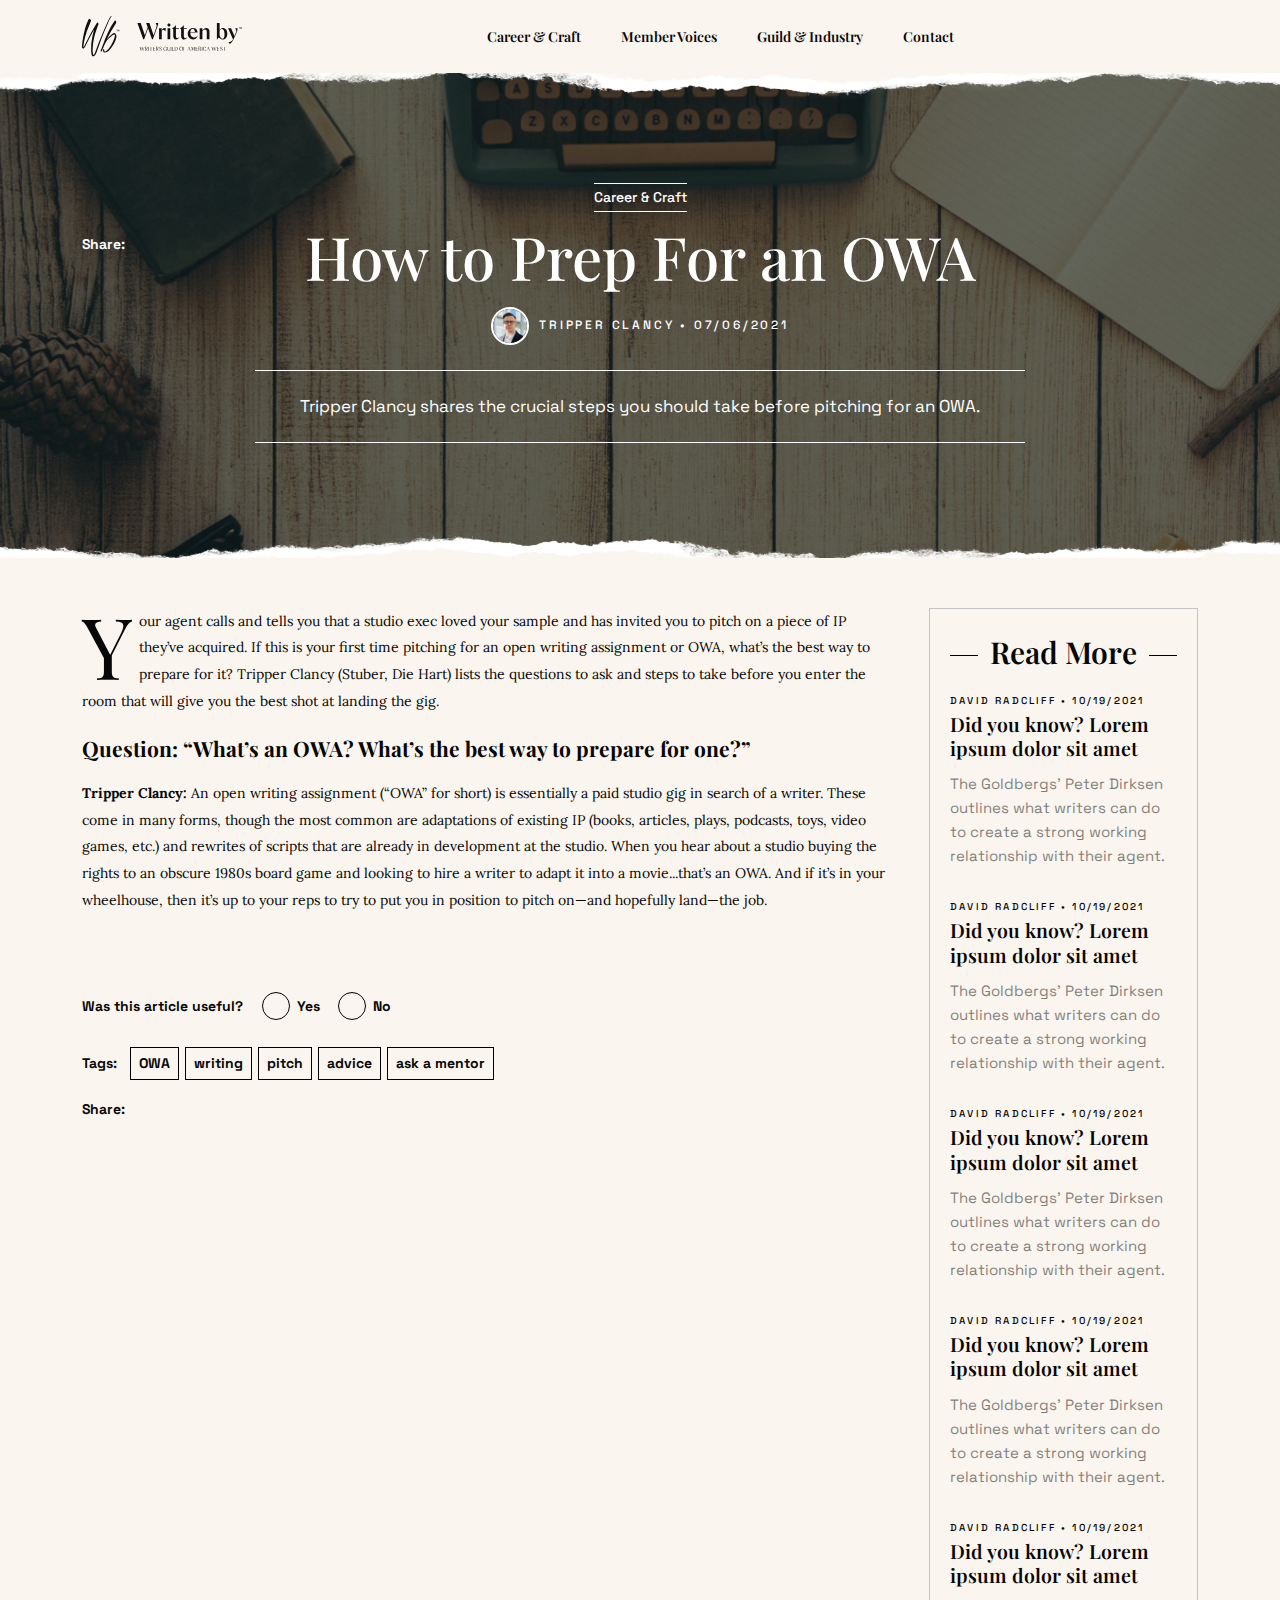
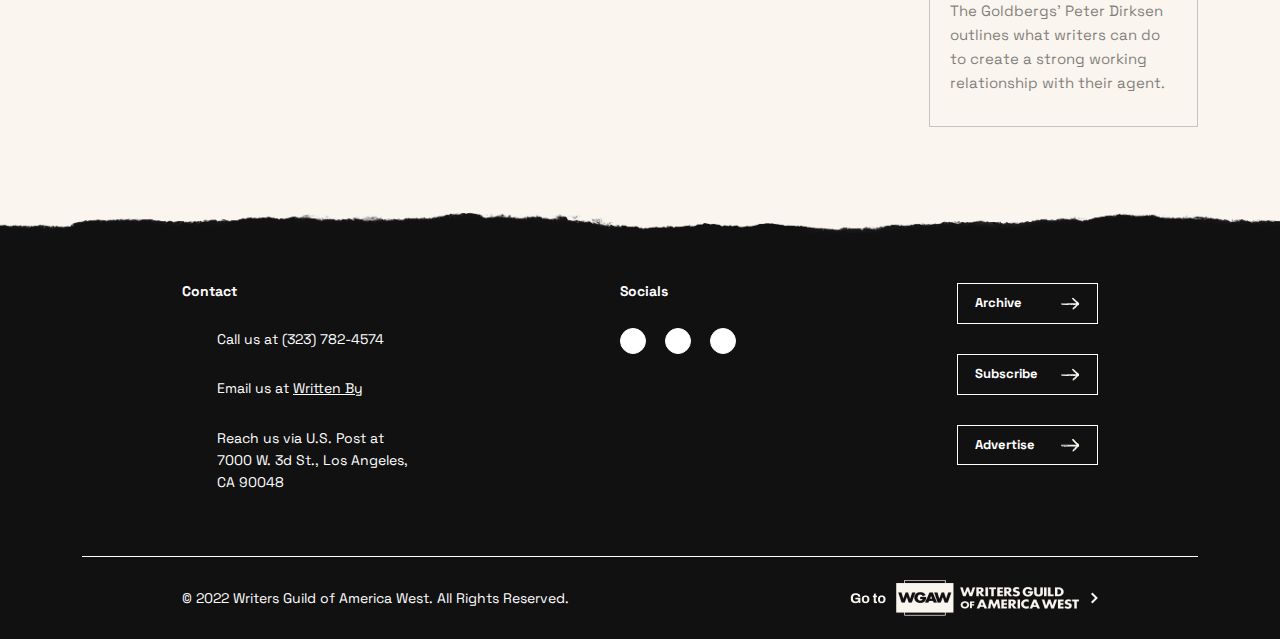
==== commit dcac948f: "masking img fixed :alamin" ====
--- a/article.html
+++ b/article.html
@@ -72,9 +72,8 @@
 								<li><a href="#">Member Voices</a></li>
 								<li><a href="#">Guild & Industry</a></li>
 								<li>
-									<a class="active" href="#">
+									<a href="#">
 										<span class="txt">Contact</span>
-										<img src="images/menu-active-shape-theme4.svg" alt="" class="active-shape">
 									</a>
 								</li>
 							</ul>
--- a/style.css
+++ b/style.css
@@ -123,6 +123,29 @@
   align-items: center;
 }
 
+/* @dev2 css here */
+.header-absolute{
+  position: absolute;
+  top: 0px;
+  left: 0px;
+  width: 100%;
+  height: auto;
+  z-index: 14;
+}
+
+.header-whiteText .main-menu > ul > li > a {
+	color: #FAF5EE;
+}
+
+.header-whiteText .header-search-button {
+	display: flex;
+	font-size: 16px;
+	color: #FAF5EE;
+}
+
+/* @dev2 css here--end */
+
+
 .header-logo {
   width: 206px;
   display: block;
@@ -242,6 +265,43 @@
 }
 .header-search-bss-result-single:nth-child(odd) {
   background: #343333;
+}
+
+
+.header-ss-search-wrapper {
+  width: 70%;
+}
+.header-ss-search {
+
+}
+.header-ss-search .input-outer {
+  position: relative;
+  width: 100%;
+}
+.header-ss-search .input-outer .sr-i {
+  position: absolute;
+  top: 50%;
+  left: 26px;
+  font-size: 20px;
+  transform: translate(-50%,-50%);
+}
+.header-ss-search .input-outer .input {
+  padding: 4px 60px;
+  height: 48px;
+  font-size: 16px;
+  background: transparent;
+  border: 1px solid #000;
+  line-height: 1.3;
+  font-weight: 400;
+  width: 100%;
+}
+.header-ss-search .input-outer .close-btn {
+  font-size: 23px;
+  position: absolute;
+  top: 50%;
+  right: 0px;
+  transform: translate(-50%,-50%);
+  color: #9D9D9D;
 }
 /* ---header-search-modal---end */
 
@@ -438,6 +498,45 @@
   color: #fff;
 }
 
+/* @dev2 css here */
+.hero-c-section.hero-whiteText {
+	padding-top: 85px;
+	background-repeat: no-repeat;
+	background-size: cover;
+	background-position: center;
+}
+
+.hero-whiteText .hero-b-content-main .tp-h5{
+  border-color: #FAF5EE;
+  color: #FAF5EE;
+}
+.hero-whiteText .hero-b-content-main .h1{
+  color: #FAF5EE;
+}
+.hero-whiteText .hero-b-content-main .hb-ui-ut h4 {
+	color: #FAF5EE;
+}
+.hero-whiteText .hb-text-content{
+  border-color: #FAF5EE !important;
+}
+.hero-whiteText .hb-text-content p{
+  color: #FAF5EE;
+}
+.hero-whiteText .share-menu .h-ttl{
+  color: #FAF5EE;
+}
+
+
+
+.hero-c-section .share-menu ul li a{
+  color: #FAF5EE;
+}
+
+
+
+/* @dev2 css here----end */
+
+
 /* ---hero-section---end */
 
 
@@ -1151,13 +1250,12 @@
   z-index: 1;
 }
 .hero-b-paper-cut-row-background {
+  /* mask-image: url('images/paper-cut-hero.png');
   -webkit-mask-image: url('images/paper-cut-hero.png');
-  mask-image: url('images/paper-cut-hero.png');
-  -webkit-mask-repeat: no-repeat;
   mask-repeat: no-repeat;
   -webkit-mask-repeat: no-repeat;
-  mask-size: 100% 100%;
-  -webkit-mask-size: 100% 100%;
+  mask-size: 100% 100% !important;
+  -webkit-mask-size: 100% 100% !important; */
   position: absolute;
   top: 0;
   left: 0;
@@ -1166,6 +1264,26 @@
   z-index: -1;
   background-size: cover !important;
   background-position: center !important;
+}
+.hero-b-paper-cut-row-background::before {
+  content: '';
+  height: 30px;
+  width: 100%;
+  display: block;
+  background: url('images/hero-paper-cut-shape-top.png') no-repeat center center/100% 100%;
+  position: absolute;
+  top: 0;
+  left: 0;
+}
+.hero-b-paper-cut-row-background::after {
+  content: '';
+  height: 30px;
+  width: 100%;
+  display: block;
+  background: url('images/hero-paper-cut-shape-bottom.png') no-repeat center center/100% 100%;
+  position: absolute;
+  bottom: 0;
+  left: 0;
 }
 .hero-b-paper-cut-row-height .hero-b-paper-cut-row-inner {
   min-height: 515px;
--- a/css/responsive.css
+++ b/css/responsive.css
@@ -477,6 +477,26 @@
     .blg-in-img-crd .cont-xy .hori-name {
         font-size: 12px;
     }
+
+
+    .header-ss-search-wrapper {
+        width: 100%;
+        padding: 0 0 4px;
+    }
+    .header-ss-search .input-outer .input {
+        padding: 4px 50px;
+        height: 35px;
+        font-size: 14px;
+        background: transparent;
+        border: none;
+        border-bottom: 1px solid #000;
+    }
+
+    .header-whiteText .header-search-button {
+        color: #070707;
+    }
+
+
 }
 
 
